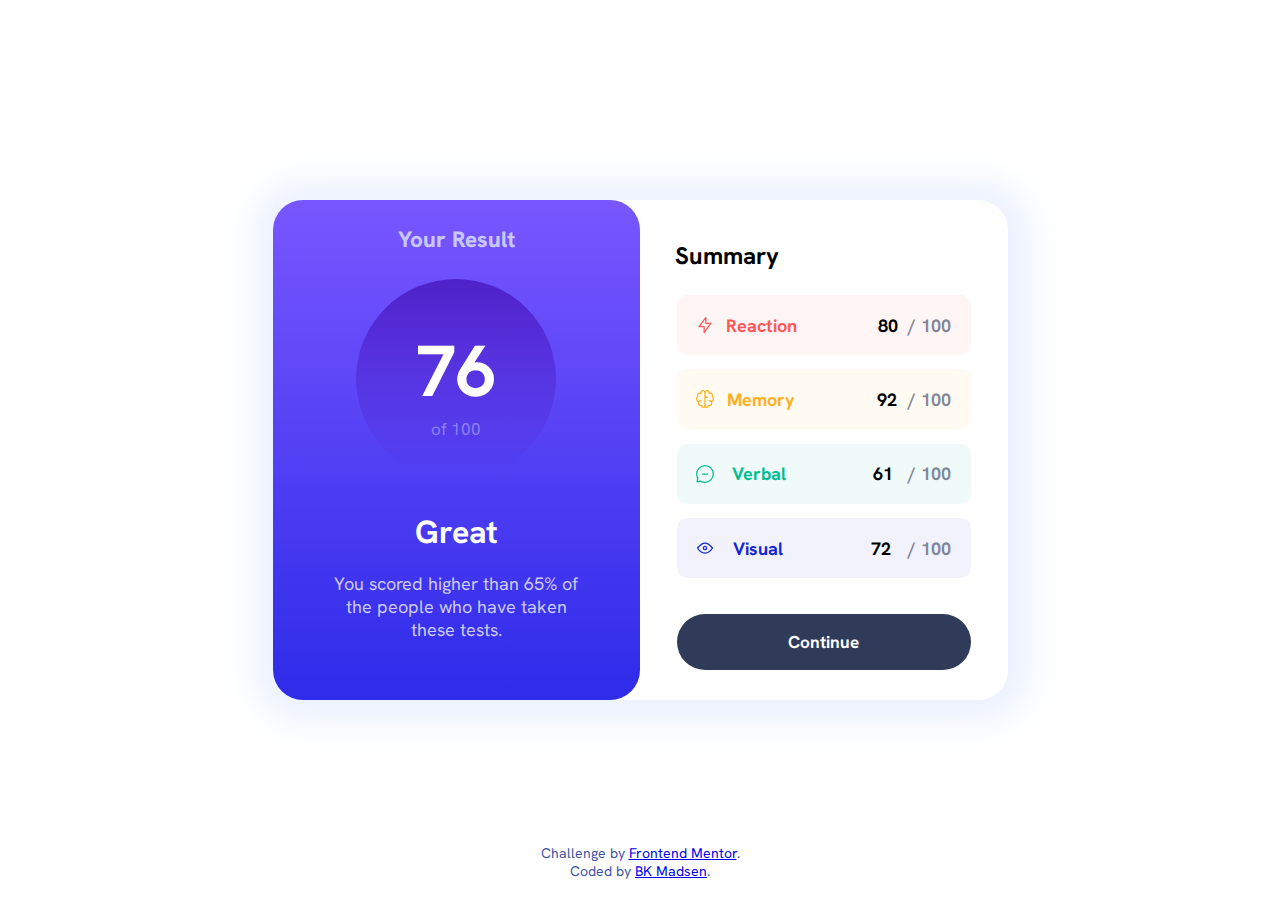
==== index.html @ b94ecb86 "Update index.html" ====
<!DOCTYPE html>
<html lang="en">
	<head>
		<meta charset="UTF-8" />
		<meta
			name="viewport"
			content="width=device-width, initial-scale=1.0"
		/>

		<link
			rel="icon"
			type="image/png"
			sizes="32x32"
			href="./assets/images/favicon-32x32.png"
		/>

		<link rel="preconnect" href="https://fonts.googleapis.com" />
		<link rel="preconnect" href="https://fonts.gstatic.com" crossorigin />
		<link
			href="https://fonts.googleapis.com/css2?family=Hanken+Grotesk:ital,wght@0,500;0,700;0,800;1,500;1,700;1,800&display=swap"
			rel="stylesheet"
		/>

		<link rel="stylesheet" href="index.css" />

		<title>Frontend Mentor | Results summary component</title>
	</head>
	<body>
		<main>
			<div role="contentinfo" id="resultsContainer">
				<h1 class="heading">Your Result</h1>
				<div id="circle">
					<role="contentinfo" container>
						<p id="score">76</p>
						<p class="of">of 100</p>
					</container>
				</div>
				<p role="banner" class="scoreType">Great</p>
				<p role="contentinfo" class="scoreInfo">
					You scored higher than 65% of the people who have taken
					these tests.
				</p>
			</div>

			<div role="contentinfo" id="summaryContainer">
				<p role="banner" class="heading">Summary</p>

				<div role="contentinfo" id="reaction">
					<img alt="red lightning bolt icon" src="./assets/images/icon-reaction.svg" />
					<p class="category">Reaction</p>
					<p class="catScore">80</p>
					<p class="of">/ 100</p>
				</div>
				<div role="contentinfo" id="memory">
					<img alt="yellow brain icon" src="./assets/images/icon-memory.svg" />
					<p class="category">Memory</p>
					<p class="catScore">92</p>
					<p class="of">/ 100</p>
				</div>
				<div role="contentinfo" id="verbal">
					<img alt="green chat bubble icon" src="./assets/images/icon-verbal.svg" />
					<p class="category verbal">Verbal</p>
					<p class="catScore">61</p>
					<p class="of">/ 100</p>
				</div>
				<div role="contentinfo" id="visual">
					<img alt="blue eye icon" src="./assets/images/icon-visual.svg" />
					<p class="category">Visual</p>
					<p class="catScore">72</p>
					<p class="of">/ 100</p>
				</div>

				<button type="submit">Continue</button>
			</div>
		</main>

		<footer class="attribution">
			Challenge by
			<a
				href="https://www.frontendmentor.io?ref=challenge"
				target="_blank"
				>Frontend Mentor</a
			>. Coded by
			<a href="https://bkmadsen.com" target="_blank">BK Madsen</a>.
		</footer>
	</body>
</html>
---- index.css ----
:root {
	/*Neutral*/
	--white: hsl(0, 0%, 100%);
	--pale_blue: hsl(221, 100%, 96%);
	--light_lavender: hsl(241, 100%, 89%);
	--dark_gray_blue: hsl(224, 30%, 27%);

	/*Background Gradient*/
	--light_slate_blue: hsl(252, 100%, 67%);
	--light_royal_lue: hsl(241, 81%, 54%);

	/*Circle Gradient*/
	--violet_blue: hsla(256, 72%, 46%, 1);
	--persian_blue: hsla(241, 72%, 46%, 0);

	/*Catagories*/
	--light_red: hsl(0, 100%, 67%);
	--orangey_yellow: hsl(39, 100%, 56%);
	--green_teal: hsl(166, 100%, 37%);
	--cobalt_blue: hsl(234, 85%, 45%);
}

* {
	font-family: 'Hanken Grotesk', sans-serif;
}

body {
	font-size: 18px;
}

main {
	width: 735px;
	height: 500px;
	border-radius: 30px;
	box-shadow: 1.5px 1.5px 35px 20px var(--pale_blue);

	position: absolute;
	top: 0;
	bottom: 0;
	left: 0;
	right: 0;

	margin: auto;

	display: flex;
	flex-direction: row;
	justify-content: center;
	align-items: space-evenly;
	flex-wrap: wrap;
}

#resultsContainer,
#summaryContainer {
	width: 50%;
	text-align: center;
}

/*Results Section*/

#resultsContainer {
	border-radius: 30px;
	background: linear-gradient(
		180deg,
		var(--light_slate_blue),
		var(--light_royal_lue)
	);
}

#resultsContainer .heading {
	color: var(--light_lavender);
	font-weight: 800;
	font-size: 1.4rem;
	padding: 10px 0;
}

#circle {
	background: linear-gradient(
		180deg,
		var(--violet_blue) 0%,
		var(--persian_blue) 95%
	);
	box-shadow: 1px;
	border-radius: 100px;
	width: 200px;
	height: 200px;
	margin: auto;
}

#score {
	font-weight: 700;
	font-size: 4em;
	color: var(--white);
	padding: 45px 0 0 0;
	margin: 0;
}

#resultsContainer .of {
	font-weight: 400;
	font-size: 0.95em;
	color: hsla(241, 100%, 89%, 0.5);
	padding: 0;
	margin: 0;
}

.scoreType {
	color: var(--white);
	font-weight: 700;
	font-size: 2rem;
	padding: 0;
	margin-bottom: 1.2rem;
}

.scoreInfo {
	color: hsla(0, 0%, 100%, 0.75);
	font-weight: 400;
	width: 70%;
	margin: 0 auto;
	padding: 0;
}

/*Summary Section*/

#summaryContainer {
}

#summaryContainer .heading {
	text-align: left;
	padding-left: 10%;
	padding: 1rem 0 0 2.2rem;
	font-weight: 700;
	font-size: 1.5rem;
}

#summaryContainer div {
	width: 80%;
	height: 3.75rem;
	margin: auto;
	border-radius: 10px;
	font-size: 1em;
	font-weight: 700;

	margin-bottom: 0.9rem;

	display: flex;
	flex-direction: row;
	justify-content: space-between;
	align-items: center;
}

#reaction {
	background-color: hsl(0, 100%, 67%, 0.06);
}
#memory {
	background-color: hsl(39, 100%, 56%, 0.06);
}
#verbal {
	background-color: hsl(166, 100%, 37%, 0.06);
}
#visual {
	background-color: hsl(234, 85%, 45%, 0.06);
}

#summaryContainer img {
	padding: 0 0.6em 0 1em;
	margin: 0;
}

.category {
	padding-right: 4.5em;
}

#reaction .category {
	color: var(--light_red);
}
#memory .category {
	color: hsl(39, 100%, 56%);
}
#verbal .category {
	color: hsl(166, 100%, 37%);
}
#visual .category {
	color: hsl(234, 85%, 45%);
}

#summaryContainer .catScore {
	padding-right: 0.5em;
}

#summaryContainer .of {
	color: hsla(224, 30%, 27%, 0.6);
	padding-right: 1.1em;
}

button {
	color: var(--white);
	background-color: var(--dark_gray_blue);
	width: 80%;
	height: 3.25em;
	border-radius: 30px;
	font-size: 0.95em;
	font-weight: 700;
	margin: 1.25em auto;
	border: 1px solid transparent;
}

button:hover {
	background: linear-gradient(
		0deg,
		hsla(241, 81%, 54%) 15%,
		hsla(252, 100%, 67%) 100%
	);
}

.attribution {
	font-size: 14px;
	text-align: center;
	color: hsl(228, 45%, 44%);

	width: 200px;

	position: absolute;
	bottom: 0;
	right: 0;
	left: 0;
	margin: auto;
	padding-bottom: 20px;
}

@media only screen and (max-width: 750px) {
	body {
		margin-top: 0;
		padding-top: 0;
	}

	main {
		width: 100%;
		height: calc(100vh-1px);
		margin-top: 20vh;
		padding-top: 0;
		box-shadow: none;
		flex-direction: column;
		justify-content: space-evenly;
		align-items: center;
		flex-wrap: nowrap;
	}

	#resultsContainer {
		border-top-right-radius: 0;
		border-top-left-radius: 0;
	}

	#resultsContainer .heading {
		font-size: 1.1rem;
	}

	#circle {
		height: 150px;
		width: 150px;
	}

	#score {
		font-size: 3em;
		font-weight: 800;
		padding: 2.5vh 0 0 0;
		margin: 0;
	}

	#resultsContainer .of {
		font-weight: 400;
		font-size: 0.85em;
		padding: 0.25em 0 0 0;
		margin: 0;
	}

	.scoreType {
		font-size: 1.5rem;
		padding: 0.5em 0 0.5em 0;
		margin: 0;
	}

	.scoreInfo {
		font-size: 0.9em;
		width: 75%;
		margin: 0 auto;
		padding: 0 0 2em 0;
	}

	#summaryContainer {
	}

	#summaryContainer .heading {
		font-size: 1.16rem;
		padding: 0;
	}

	#summaryContainer div {
		width: 100%;
		height: 3.5rem;
		font-size: 0.92em;
	}
}
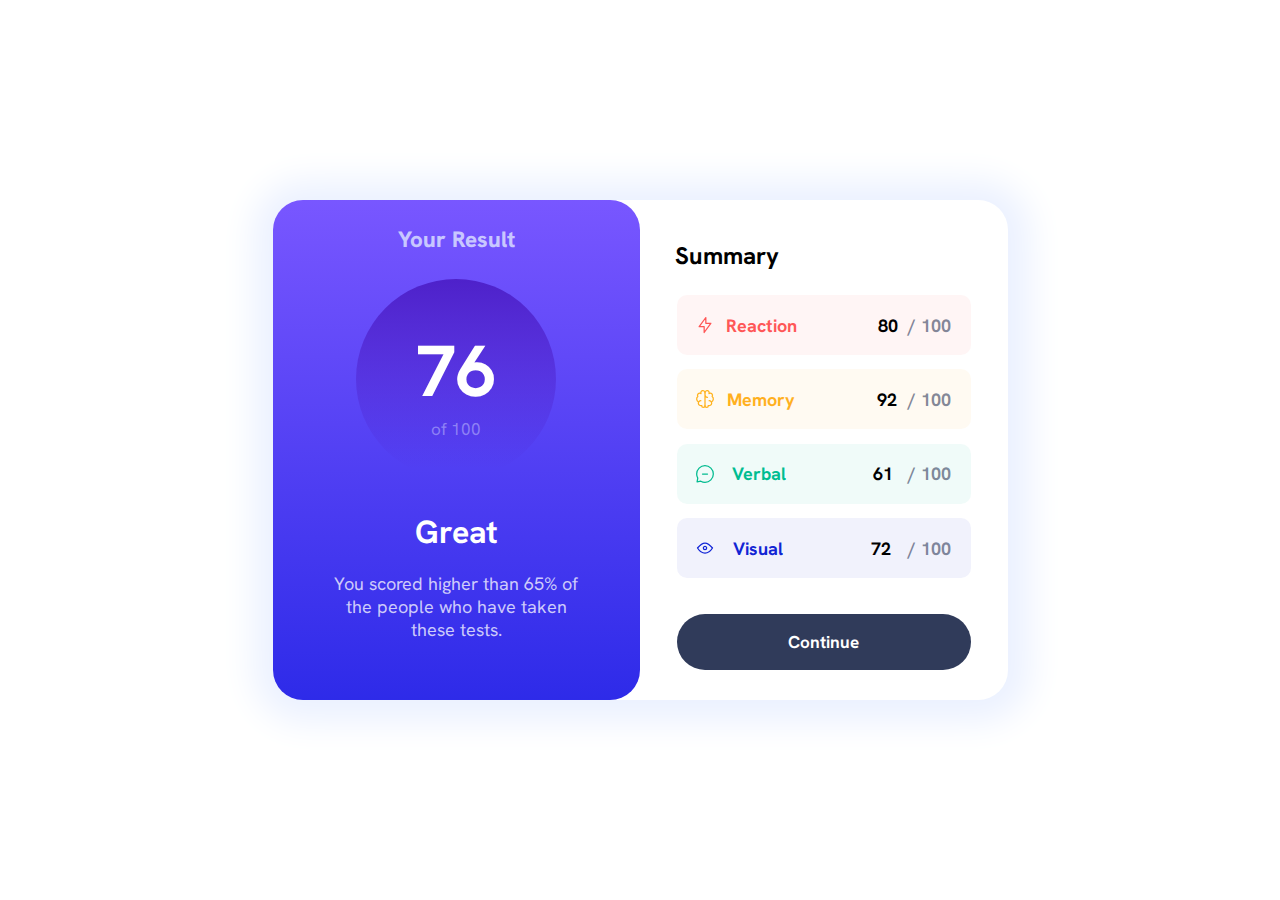
==== commit 3f6ef81c: "Update index.html" ====
--- a/index.html
+++ b/index.html
@@ -27,44 +27,56 @@
 	</head>
 	<body>
 		<main>
-			<div role="contentinfo" id="resultsContainer">
+			<div id="resultsContainer">
 				<h1 class="heading">Your Result</h1>
 				<div id="circle">
-					<role="contentinfo" container>
+					<div>
 						<p id="score">76</p>
 						<p class="of">of 100</p>
-					</container>
+					</div>
 				</div>
-				<p role="banner" class="scoreType">Great</p>
-				<p role="contentinfo" class="scoreInfo">
+				<p class="scoreType">Great</p>
+				<p class="scoreInfo">
 					You scored higher than 65% of the people who have taken
 					these tests.
 				</p>
 			</div>
 
-			<div role="contentinfo" id="summaryContainer">
-				<p role="banner" class="heading">Summary</p>
+			<div id="summaryContainer">
+				<p class="heading">Summary</p>
 
-				<div role="contentinfo" id="reaction">
-					<img alt="red lightning bolt icon" src="./assets/images/icon-reaction.svg" />
+				<div id="reaction">
+					<img
+						alt="red lightning bolt icon"
+						src="./assets/images/icon-reaction.svg"
+					/>
 					<p class="category">Reaction</p>
 					<p class="catScore">80</p>
 					<p class="of">/ 100</p>
 				</div>
-				<div role="contentinfo" id="memory">
-					<img alt="yellow brain icon" src="./assets/images/icon-memory.svg" />
+				<div id="memory">
+					<img
+						alt="yellow brain icon"
+						src="./assets/images/icon-memory.svg"
+					/>
 					<p class="category">Memory</p>
 					<p class="catScore">92</p>
 					<p class="of">/ 100</p>
 				</div>
-				<div role="contentinfo" id="verbal">
-					<img alt="green chat bubble icon" src="./assets/images/icon-verbal.svg" />
+				<div id="verbal">
+					<img
+						alt="green chat bubble icon"
+						src="./assets/images/icon-verbal.svg"
+					/>
 					<p class="category verbal">Verbal</p>
 					<p class="catScore">61</p>
 					<p class="of">/ 100</p>
 				</div>
-				<div role="contentinfo" id="visual">
-					<img alt="blue eye icon" src="./assets/images/icon-visual.svg" />
+				<div id="visual">
+					<img
+						alt="blue eye icon"
+						src="./assets/images/icon-visual.svg"
+					/>
 					<p class="category">Visual</p>
 					<p class="catScore">72</p>
 					<p class="of">/ 100</p>
@@ -74,7 +86,7 @@
 			</div>
 		</main>
 
-		<footer class="attribution">
+		<!-- <footer class="attribution">
 			Challenge by
 			<a
 				href="https://www.frontendmentor.io?ref=challenge"
@@ -82,6 +94,6 @@
 				>Frontend Mentor</a
 			>. Coded by
 			<a href="https://bkmadsen.com" target="_blank">BK Madsen</a>.
-		</footer>
+		</footer> -->
 	</body>
 </html>
--- a/index.css
+++ b/index.css
@@ -223,7 +223,6 @@
 	right: 0;
 	left: 0;
 	margin: auto;
-	padding-bottom: 20px;
 }
 
 @media only screen and (max-width: 750px) {
